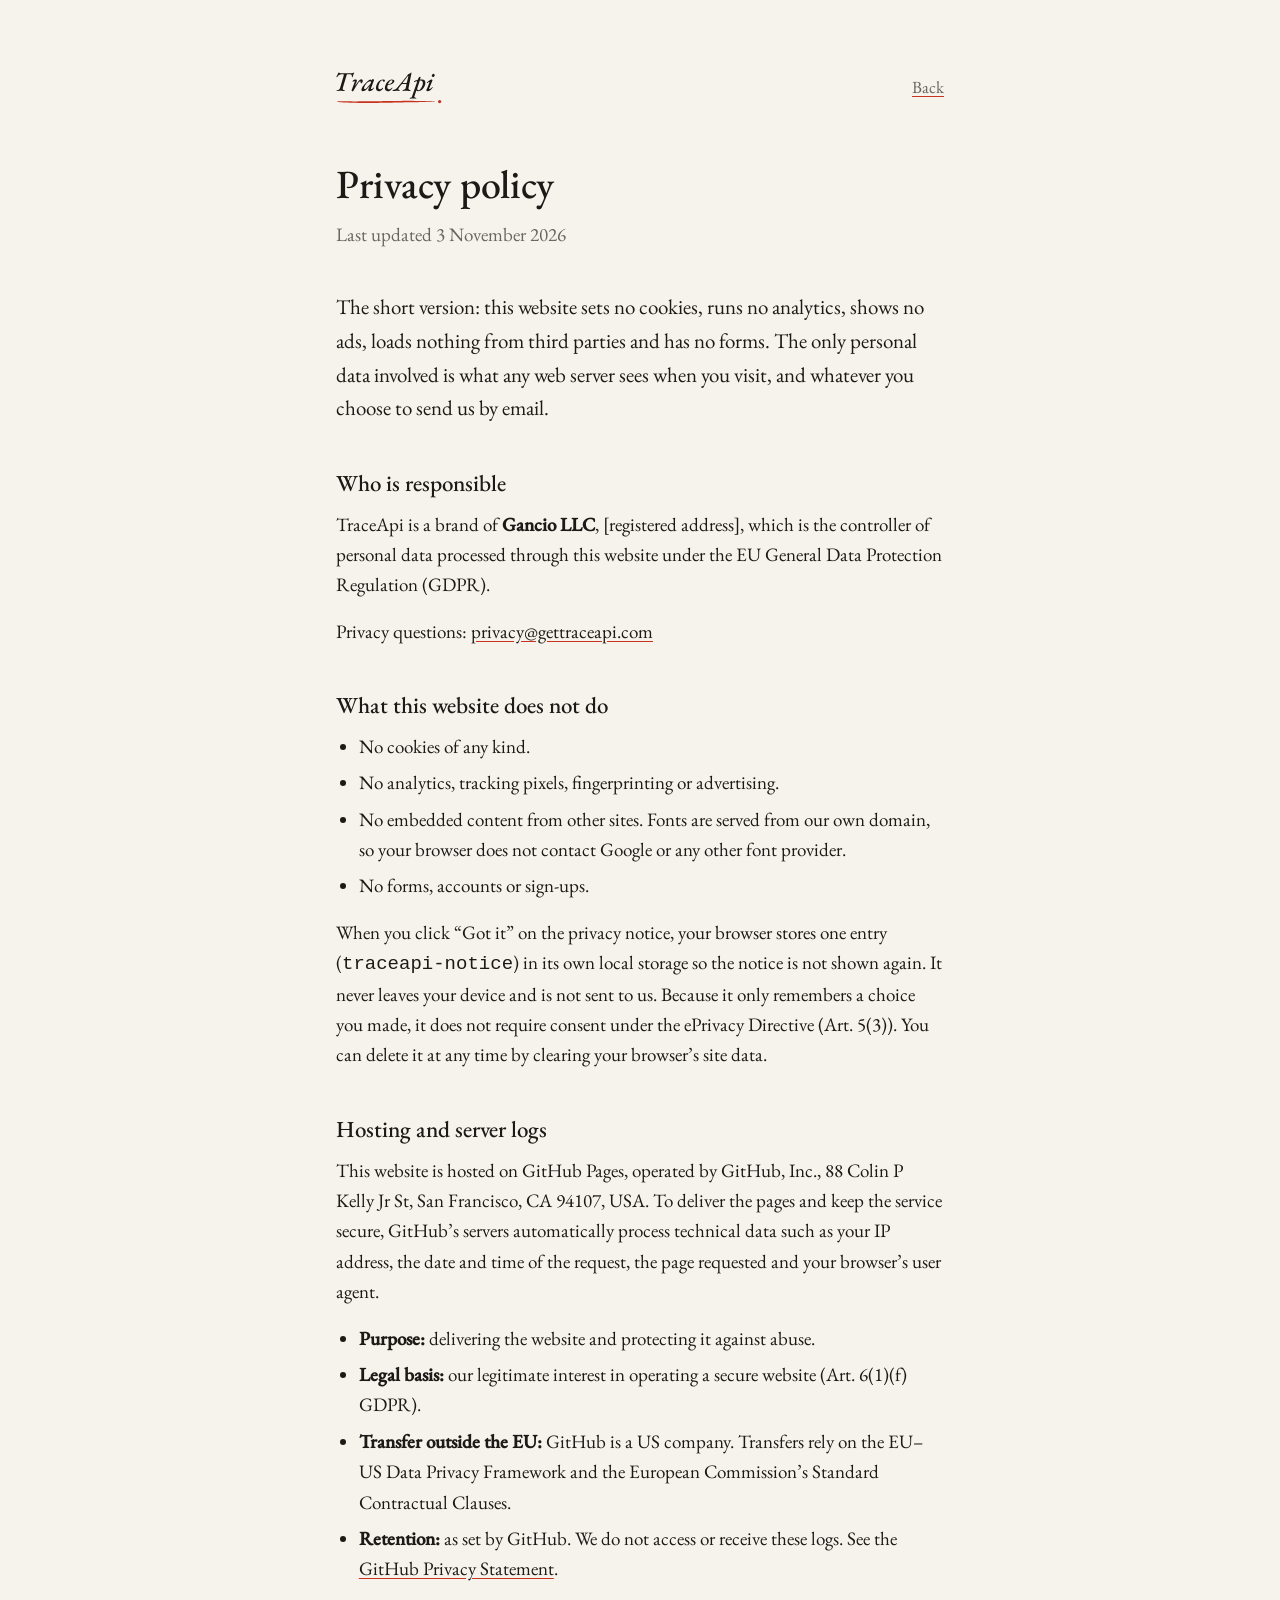
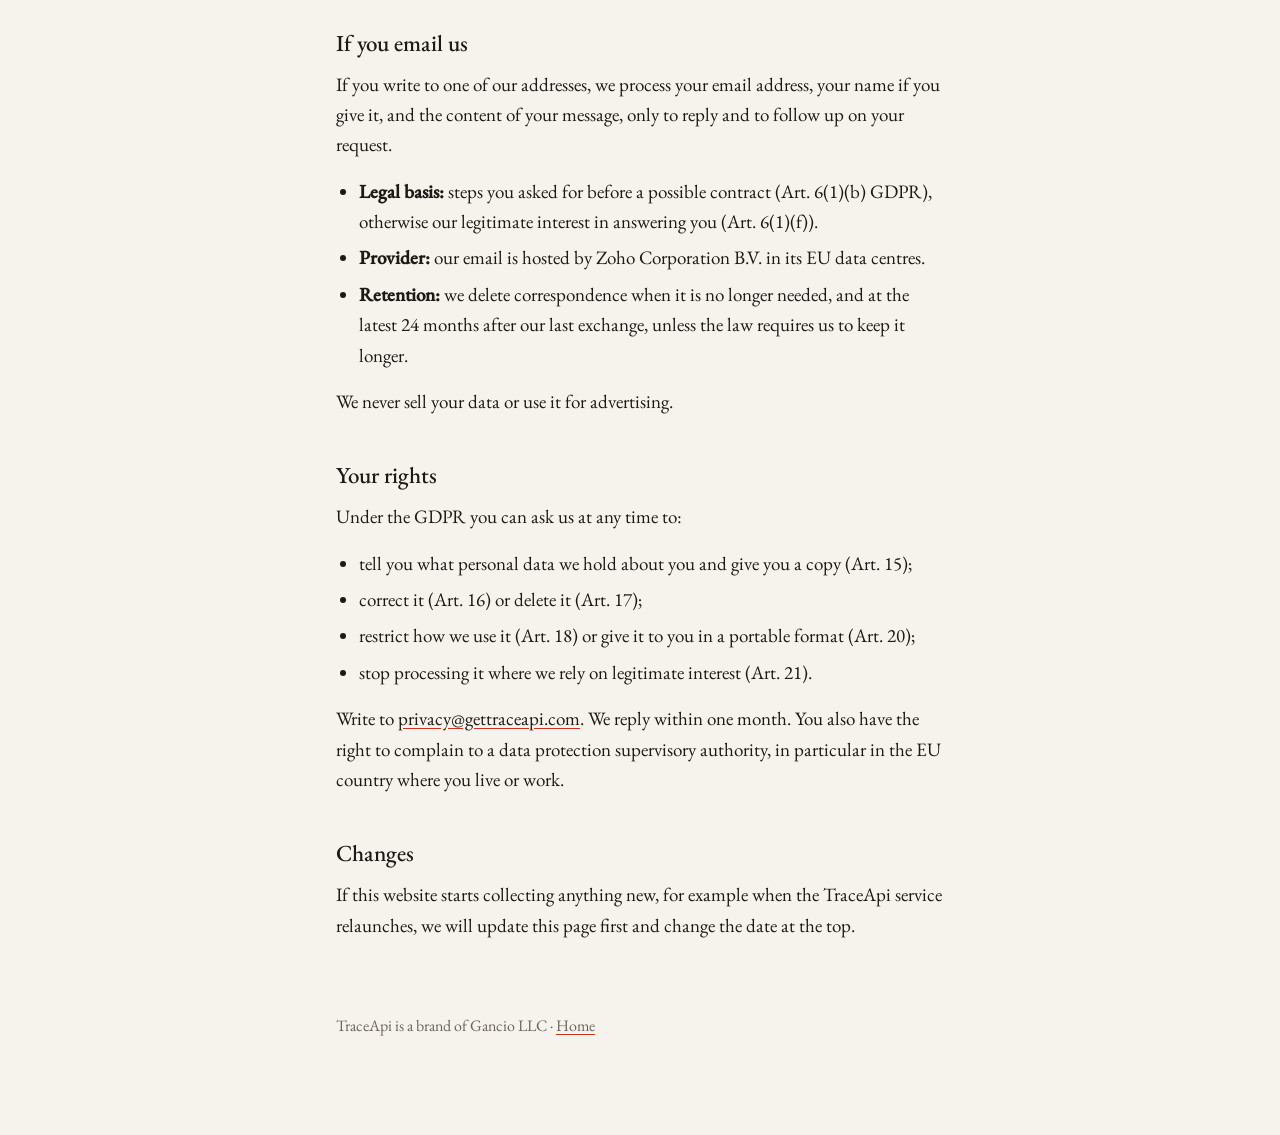
==== privacy.html @ 359d14f7 "Add privacy policy, privacy notice, new logo; Gancio LLC footer Co-Authored-By: Claude Opus 5.5 <nor" ====
<!doctype html>
<html lang="en">
<head>
  <meta charset="utf-8">
  <meta name="viewport" content="width=device-width, initial-scale=1">
  <title>Privacy policy · TraceApi</title>
  <meta name="description" content="How the TraceApi website handles personal data: no cookies, no tracking, no analytics.">
  <meta name="theme-color" content="#f6f3ec">
  <link rel="icon" href="favicon.svg" type="image/svg+xml">
  <link rel="preload" href="fonts/EBGaramond-400-normal-latin.woff2" as="font" type="font/woff2" crossorigin>
  <link rel="stylesheet" href="fonts/fonts.css">
  <style>
    :root { --paper: #f6f3ec; --ink: #1c1a17; --ink-2: #6b665d; --pencil: #c8331f; }
    @media (prefers-color-scheme: dark) {
      :root { --paper: #1b1a18; --ink: #e9e4d8; --ink-2: #a19a8c; --pencil: #ff7a5c; }
    }
    * { box-sizing: border-box; }
    html { -webkit-text-size-adjust: 100%; }
    body {
      margin: 0; background: var(--paper); color: var(--ink);
      font-family: "EB Garamond", Garamond, "Iowan Old Style", "Palatino Linotype", Georgia, serif;
      font-size: 19px; line-height: 1.6; font-feature-settings: "kern", "liga", "onum";
      -webkit-font-smoothing: antialiased;
    }
    .page { max-width: 640px; margin: 0 auto; padding: 72px 16px 96px; }
    .top { display: flex; justify-content: space-between; align-items: center; gap: 16px; margin-bottom: 56px; color: var(--ink-2); font-size: 17px; }
    .top img { display: block; height: 32px; width: auto; }
    h1 { font-weight: 500; font-size: clamp(30px, 6vw, 40px); line-height: 1.2; margin: 0 0 12px; }
    .updated { color: var(--ink-2); margin: 0 0 40px; }
    .lead { font-size: 21px; margin: 0 0 40px; }
    h2 { font-weight: 500; font-size: 23px; margin: 40px 0 8px; }
    p, ul { margin: 0 0 16px; }
    ul { padding-left: 1.2em; }
    li { margin-bottom: 6px; }
    a { color: inherit; text-decoration: underline; text-decoration-color: var(--pencil); text-underline-offset: 3px; }
    .foot { margin-top: 72px; color: var(--ink-2); font-size: 16px; }
    @media (max-width: 520px) { .page { padding-top: 40px; } }
  </style>
</head>
<body>
  <main class="page">
    <div class="top">
      <a href="./" aria-label="TraceApi home">
        <picture>
          <source srcset="wordmark-dark.svg" media="(prefers-color-scheme: dark)">
          <img src="wordmark.svg" alt="TraceApi" width="106" height="32">
        </picture>
      </a>
      <a href="./">Back</a>
    </div>

    <h1>Privacy policy</h1>
    <p class="updated">Last updated 3 November 2026</p>

    <p class="lead">
      The short version: this website sets no cookies, runs no analytics, shows no ads,
      loads nothing from third parties and has no forms. The only personal data involved
      is what any web server sees when you visit, and whatever you choose to send us by email.
    </p>

    <h2>Who is responsible</h2>
    <p>
      TraceApi is a brand of <strong>Gancio LLC</strong>, <!-- TODO: registered address of Gancio LLC -->[registered address],
      which is the controller of personal data processed through this website under the
      EU General Data Protection Regulation (GDPR).
    </p>
    <p>Privacy questions: <a href="mailto:privacy@gettraceapi.com">privacy@gettraceapi.com</a></p>

    <h2>What this website does not do</h2>
    <ul>
      <li>No cookies of any kind.</li>
      <li>No analytics, tracking pixels, fingerprinting or advertising.</li>
      <li>No embedded content from other sites. Fonts are served from our own domain, so your browser does not contact Google or any other font provider.</li>
      <li>No forms, accounts or sign-ups.</li>
    </ul>
    <p>
      When you click “Got it” on the privacy notice, your browser stores one entry
      (<code>traceapi-notice</code>) in its own local storage so the notice is not shown again.
      It never leaves your device and is not sent to us. Because it only remembers a choice you
      made, it does not require consent under the ePrivacy Directive (Art. 5(3)). You can delete it
      at any time by clearing your browser’s site data.
    </p>

    <h2>Hosting and server logs</h2>
    <p>
      This website is hosted on GitHub Pages, operated by GitHub, Inc., 88 Colin P Kelly Jr St,
      San Francisco, CA 94107, USA. To deliver the pages and keep the service secure, GitHub’s
      servers automatically process technical data such as your IP address, the date and time
      of the request, the page requested and your browser’s user agent.
    </p>
    <ul>
      <li><strong>Purpose:</strong> delivering the website and protecting it against abuse.</li>
      <li><strong>Legal basis:</strong> our legitimate interest in operating a secure website (Art. 6(1)(f) GDPR).</li>
      <li><strong>Transfer outside the EU:</strong> GitHub is a US company. Transfers rely on the EU–US Data Privacy Framework and the European Commission’s Standard Contractual Clauses.</li>
      <li><strong>Retention:</strong> as set by GitHub. We do not access or receive these logs. See the <a href="https://docs.github.com/en/site-policy/privacy-policies/github-general-privacy-statement">GitHub Privacy Statement</a>.</li>
    </ul>

    <h2>If you email us</h2>
    <p>
      If you write to one of our addresses, we process your email address, your name if you
      give it, and the content of your message, only to reply and to follow up on your request.
    </p>
    <ul>
      <li><strong>Legal basis:</strong> steps you asked for before a possible contract (Art. 6(1)(b) GDPR), otherwise our legitimate interest in answering you (Art. 6(1)(f)).</li>
      <li><strong>Provider:</strong> our email is hosted by Zoho Corporation B.V. in its EU data centres.</li>
      <li><strong>Retention:</strong> we delete correspondence when it is no longer needed, and at the latest 24 months after our last exchange, unless the law requires us to keep it longer.</li>
    </ul>
    <p>We never sell your data or use it for advertising.</p>

    <h2>Your rights</h2>
    <p>Under the GDPR you can ask us at any time to:</p>
    <ul>
      <li>tell you what personal data we hold about you and give you a copy (Art. 15);</li>
      <li>correct it (Art. 16) or delete it (Art. 17);</li>
      <li>restrict how we use it (Art. 18) or give it to you in a portable format (Art. 20);</li>
      <li>stop processing it where we rely on legitimate interest (Art. 21).</li>
    </ul>
    <p>
      Write to <a href="mailto:privacy@gettraceapi.com">privacy@gettraceapi.com</a>. We reply within
      one month. You also have the right to complain to a data protection supervisory authority,
      in particular in the EU country where you live or work.
    </p>

    <h2>Changes</h2>
    <p>
      If this website starts collecting anything new, for example when the TraceApi service
      relaunches, we will update this page first and change the date at the top.
    </p>

    <div class="foot">TraceApi is a brand of Gancio LLC · <a href="./">Home</a></div>
  </main>
</body>
</html>
---- fonts/fonts.css ----
/* latin-ext */
@font-face {
  font-family: 'EB Garamond';
  font-style: italic;
  font-weight: 400;
  font-display: swap;
  src: url(EBGaramond-400-italic-latin-ext.woff2) format('woff2');
  unicode-range: U+0100-02BA, U+02BD-02C5, U+02C7-02CC, U+02CE-02D7, U+02DD-02FF, U+0304, U+0308, U+0329, U+1D00-1DBF, U+1E00-1E9F, U+1EF2-1EFF, U+2020, U+20A0-20AB, U+20AD-20C4, U+2113, U+2C60-2C7F, U+A720-A7FF;
}
/* latin */
@font-face {
  font-family: 'EB Garamond';
  font-style: italic;
  font-weight: 400;
  font-display: swap;
  src: url(EBGaramond-400-italic-latin.woff2) format('woff2');
  unicode-range: U+0000-00FF, U+0131, U+0152-0153, U+02BB-02BC, U+02C6, U+02DA, U+02DC, U+0304, U+0308, U+0329, U+2000-206F, U+20AC, U+2122, U+2191, U+2193, U+2212, U+2215, U+FEFF, U+FFFD;
}
/* latin-ext */
@font-face {
  font-family: 'EB Garamond';
  font-style: normal;
  font-weight: 400;
  font-display: swap;
  src: url(EBGaramond-400-normal-latin-ext.woff2) format('woff2');
  unicode-range: U+0100-02BA, U+02BD-02C5, U+02C7-02CC, U+02CE-02D7, U+02DD-02FF, U+0304, U+0308, U+0329, U+1D00-1DBF, U+1E00-1E9F, U+1EF2-1EFF, U+2020, U+20A0-20AB, U+20AD-20C4, U+2113, U+2C60-2C7F, U+A720-A7FF;
}
/* latin */
@font-face {
  font-family: 'EB Garamond';
  font-style: normal;
  font-weight: 400;
  font-display: swap;
  src: url(EBGaramond-400-normal-latin.woff2) format('woff2');
  unicode-range: U+0000-00FF, U+0131, U+0152-0153, U+02BB-02BC, U+02C6, U+02DA, U+02DC, U+0304, U+0308, U+0329, U+2000-206F, U+20AC, U+2122, U+2191, U+2193, U+2212, U+2215, U+FEFF, U+FFFD;
}
/* latin-ext */
@font-face {
  font-family: 'EB Garamond';
  font-style: normal;
  font-weight: 500;
  font-display: swap;
  src: url(EBGaramond-500-normal-latin-ext.woff2) format('woff2');
  unicode-range: U+0100-02BA, U+02BD-02C5, U+02C7-02CC, U+02CE-02D7, U+02DD-02FF, U+0304, U+0308, U+0329, U+1D00-1DBF, U+1E00-1E9F, U+1EF2-1EFF, U+2020, U+20A0-20AB, U+20AD-20C4, U+2113, U+2C60-2C7F, U+A720-A7FF;
}
/* latin */
@font-face {
  font-family: 'EB Garamond';
  font-style: normal;
  font-weight: 500;
  font-display: swap;
  src: url(EBGaramond-500-normal-latin.woff2) format('woff2');
  unicode-range: U+0000-00FF, U+0131, U+0152-0153, U+02BB-02BC, U+02C6, U+02DA, U+02DC, U+0304, U+0308, U+0329, U+2000-206F, U+20AC, U+2122, U+2191, U+2193, U+2212, U+2215, U+FEFF, U+FFFD;
}
/* latin */
@font-face {
  font-family: 'Nanum Pen Script';
  font-style: normal;
  font-weight: 400;
  font-display: swap;
  src: url(NanumPenScript-400-normal-latin.woff2) format('woff2');
  unicode-range: U+0000-00FF, U+0131, U+0152-0153, U+02BB-02BC, U+02C6, U+02DA, U+02DC, U+0304, U+0308, U+0329, U+2000-206F, U+20AC, U+2122, U+2191, U+2193, U+2212, U+2215, U+FEFF, U+FFFD;
}
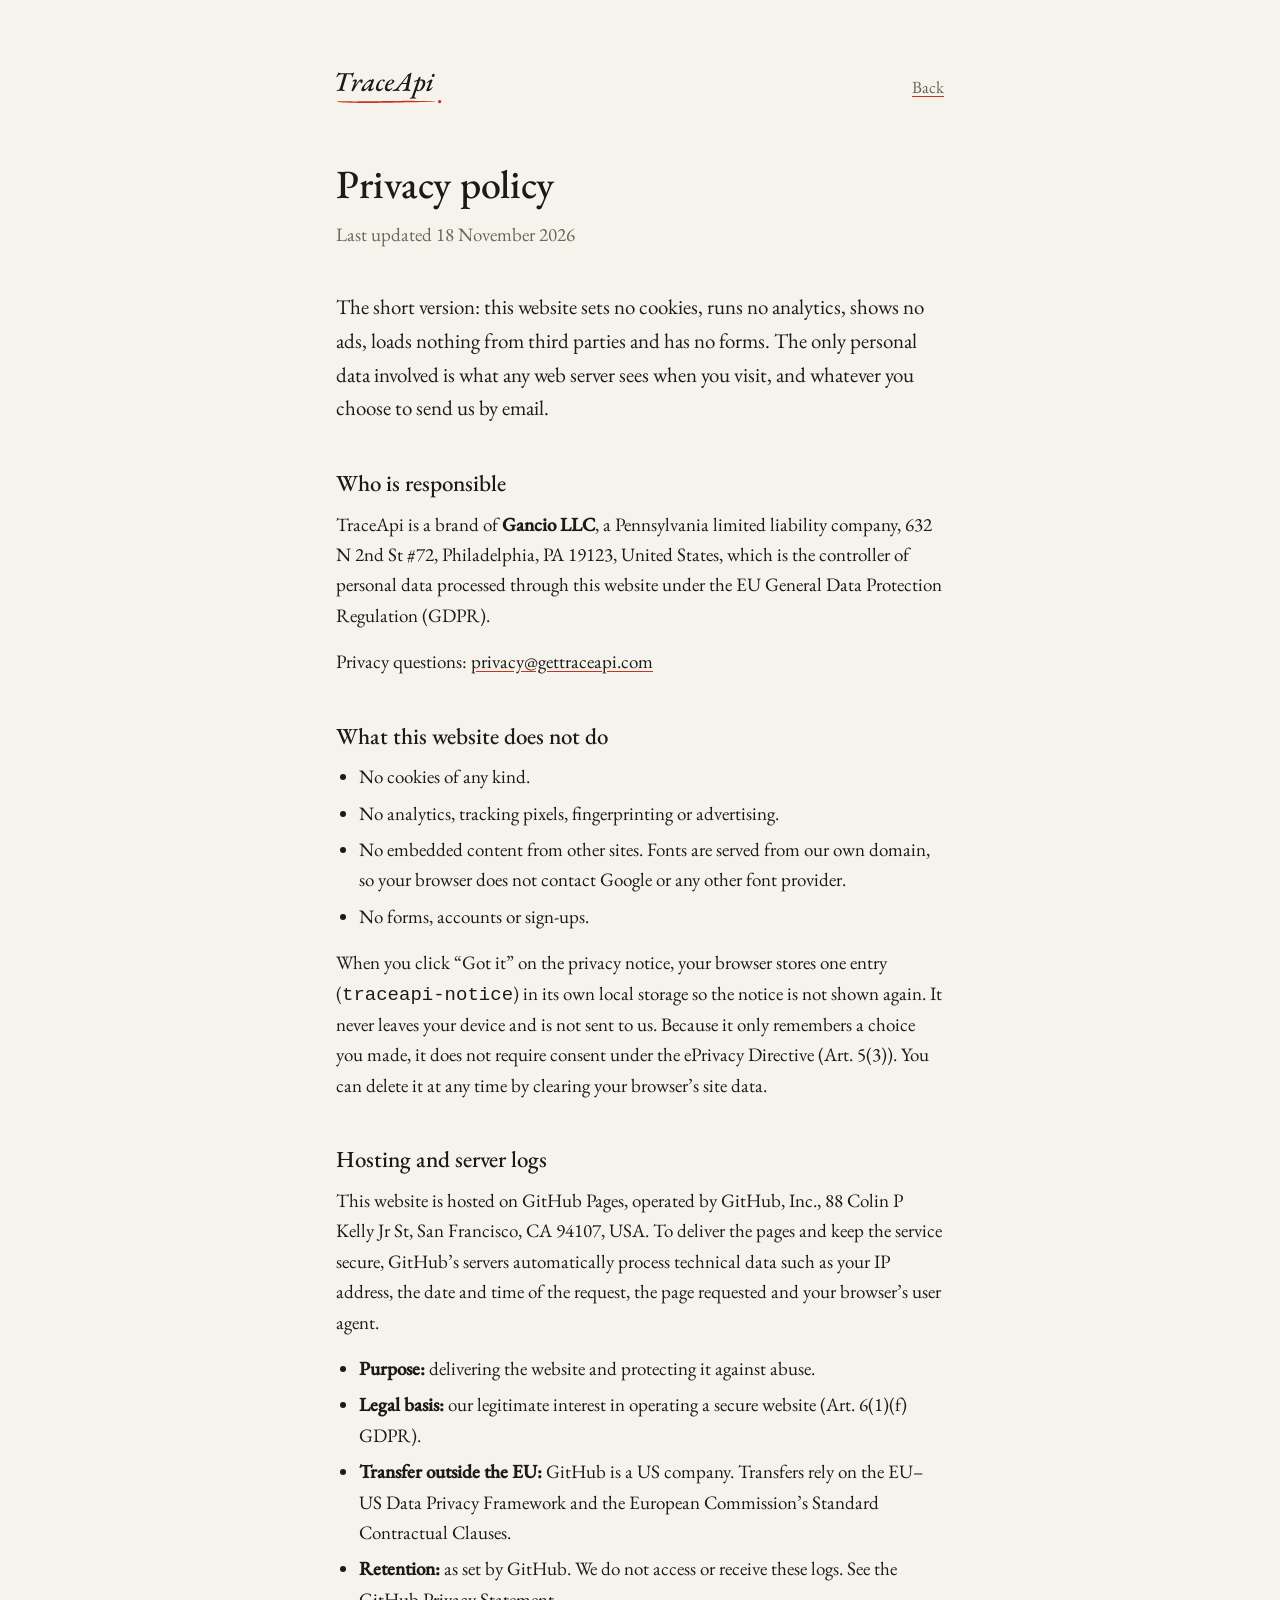
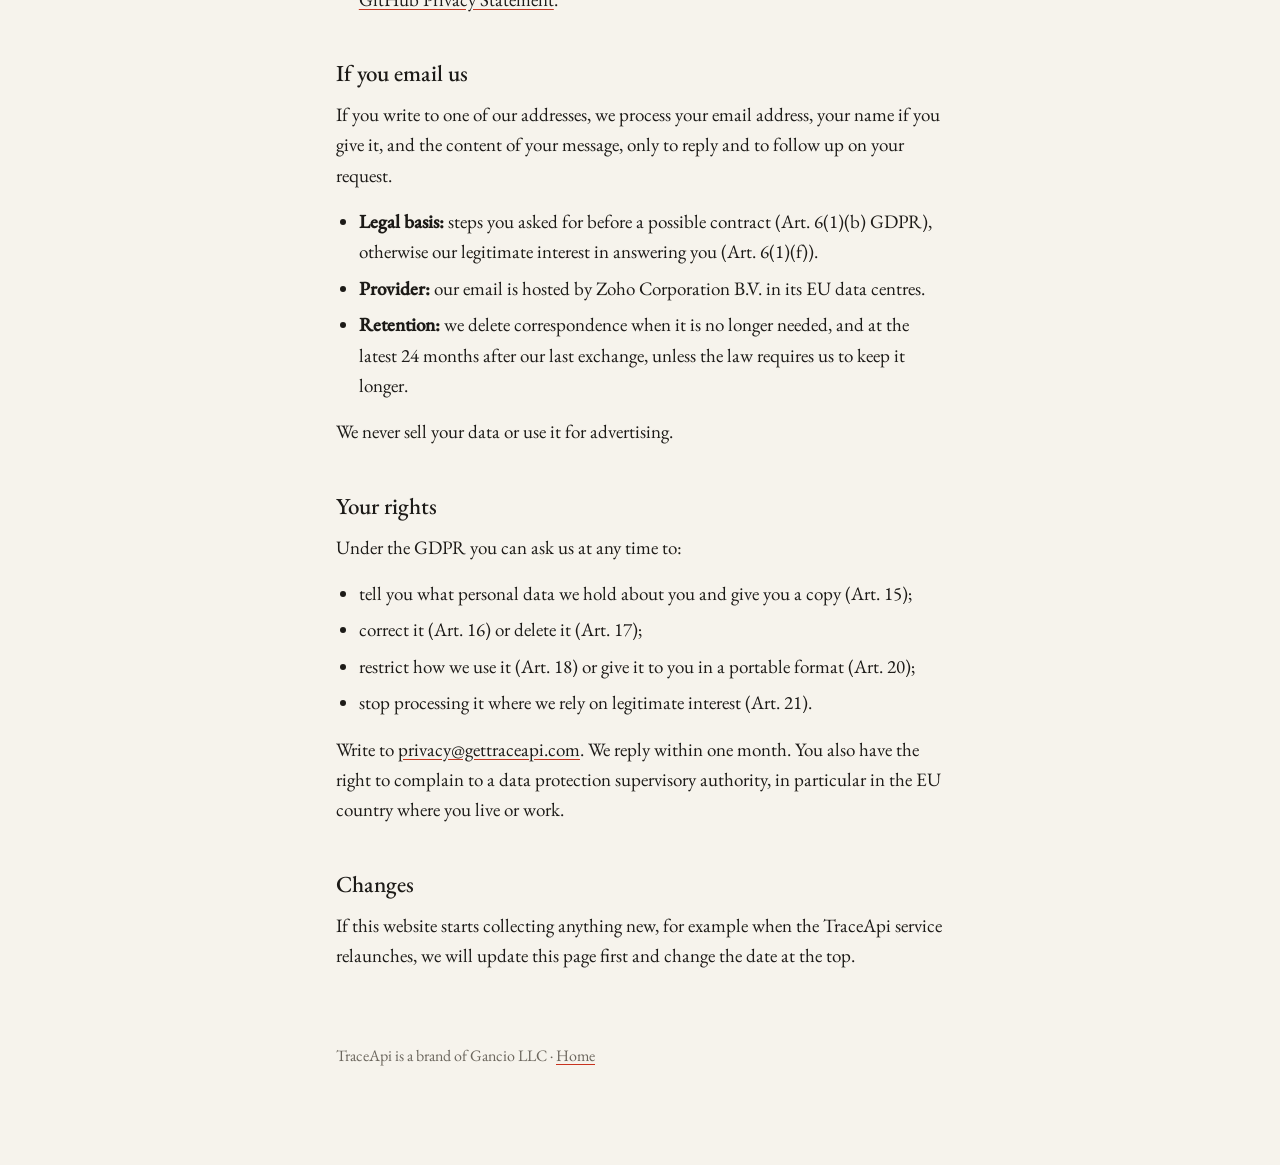
==== commit 1fc4d65a: "Privacy: add Gancio LLC registered address Co-Authored-By: Claude Opus 5.5 <noreply@anthropic.com> C" ====
--- a/privacy.html
+++ b/privacy.html
@@ -50,7 +50,7 @@
     </div>
 
     <h1>Privacy policy</h1>
-    <p class="updated">Last updated 3 November 2026</p>
+    <p class="updated">Last updated 18 November 2026</p>
 
     <p class="lead">
       The short version: this website sets no cookies, runs no analytics, shows no ads,
@@ -60,7 +60,7 @@
 
     <h2>Who is responsible</h2>
     <p>
-      TraceApi is a brand of <strong>Gancio LLC</strong>, <!-- TODO: registered address of Gancio LLC -->[registered address],
+      TraceApi is a brand of <strong>Gancio LLC</strong>, a Pennsylvania limited liability company, 632 N 2nd St #72, Philadelphia, PA 19123, United States,
       which is the controller of personal data processed through this website under the
       EU General Data Protection Regulation (GDPR).
     </p>
